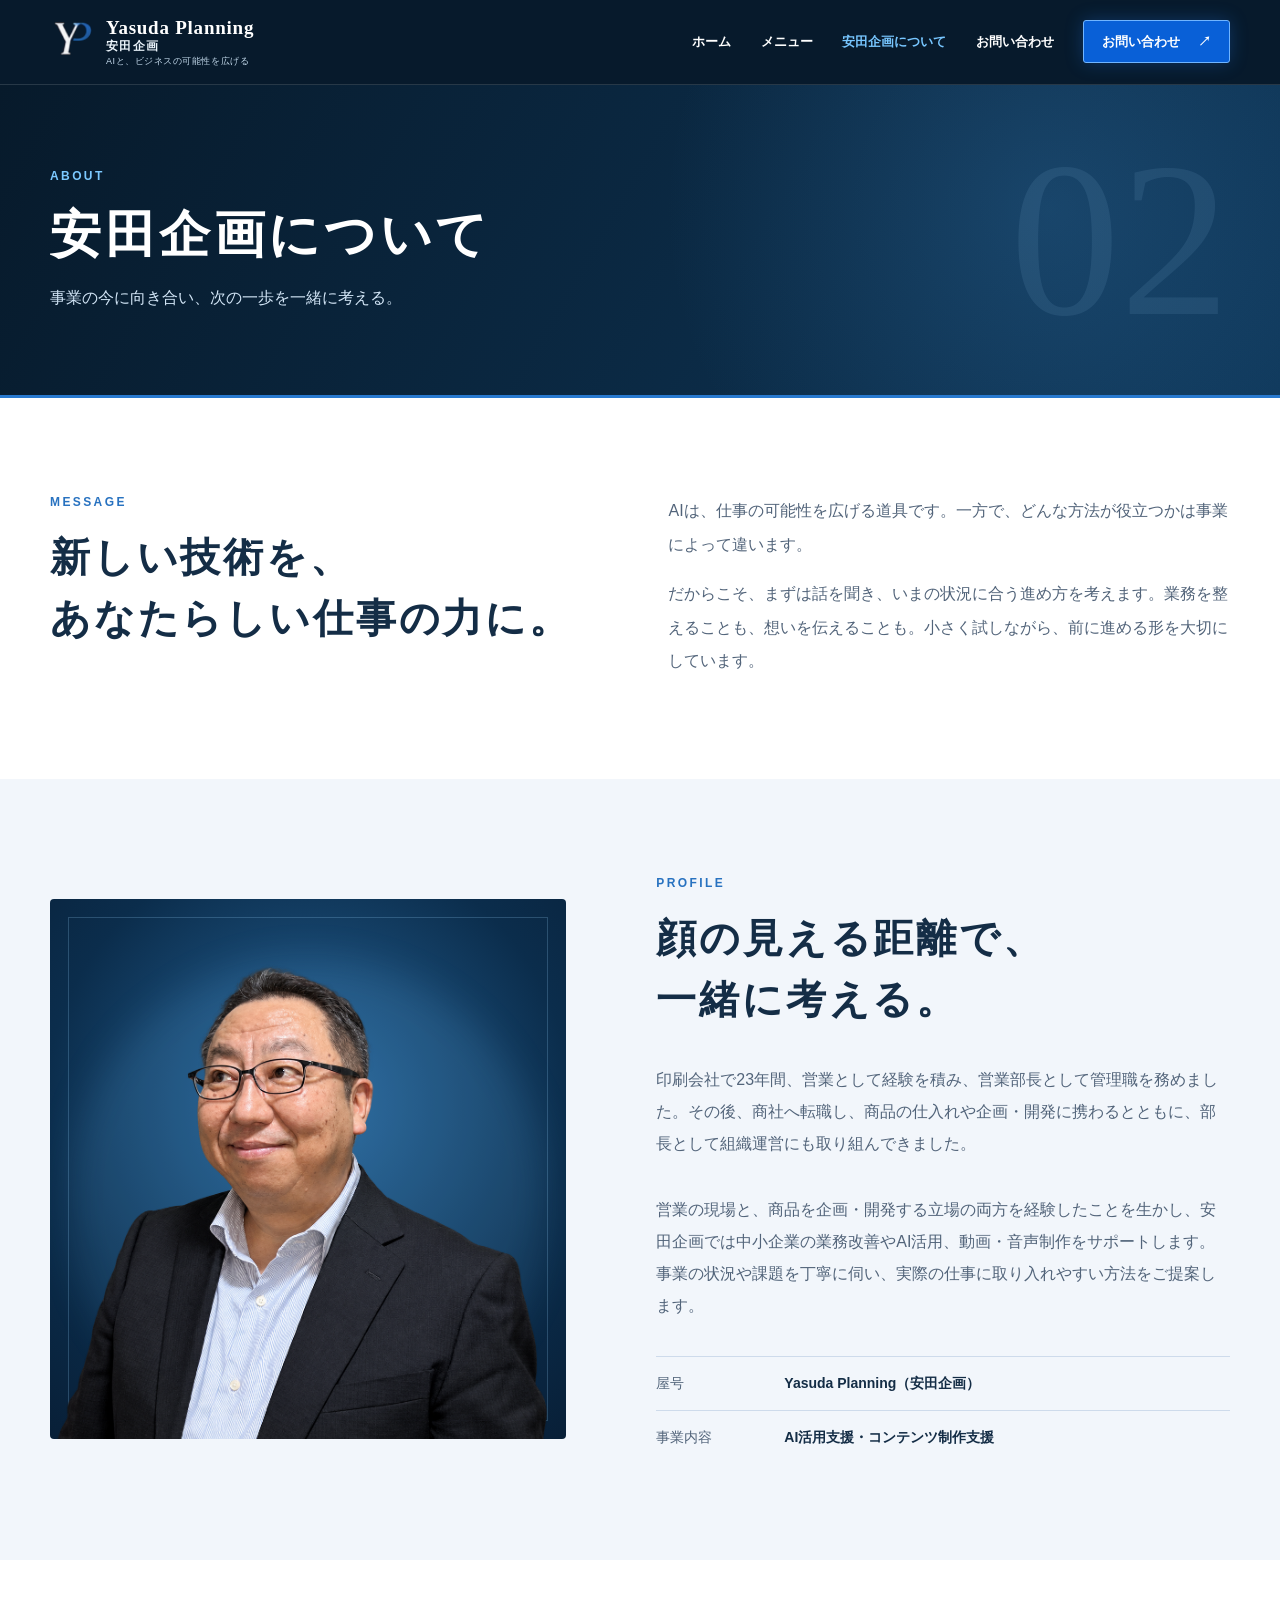
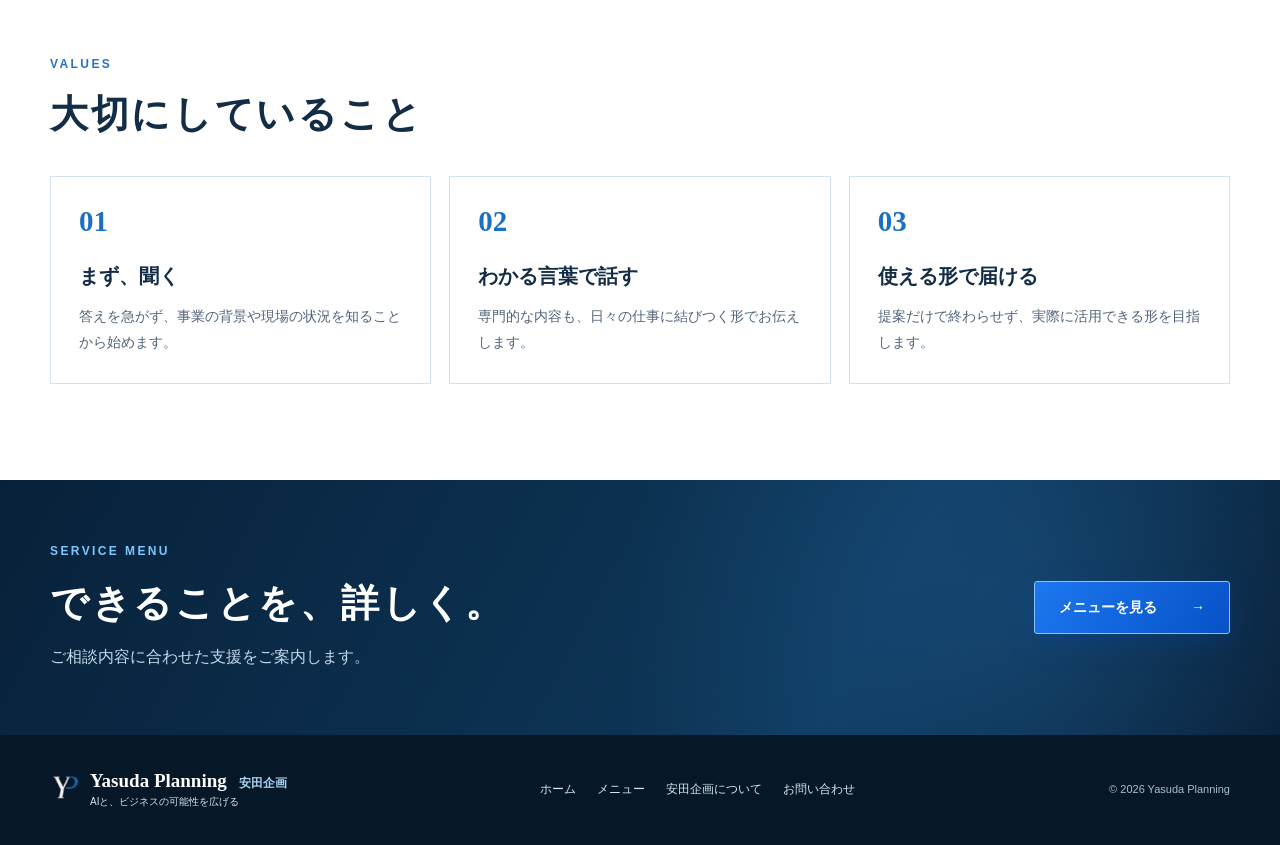
==== about.html @ 06ce107a "Add files via upload" ====
<!doctype html>
<html lang="ja">
<head>
  <meta charset="utf-8">
  <meta name="viewport" content="width=device-width, initial-scale=1">
  <meta name="description" content="安田企画の考え方と担当者をご紹介します。">
  <title>安田企画について | Yasuda Planning</title>
  <link rel="icon" type="image/png" href="logo-yp.png">
  <link rel="stylesheet" href="style.css">
  <script src="script.js" defer></script>
</head>
<body>
  <a class="skip-link" href="#main">本文へ移動</a>
  <header class="site-header"><div class="container header-inner"><a class="brand" href="index.html" aria-label="Yasuda Planning（安田企画）ホーム"><img class="brand-mark" src="logo-yp.png" alt="" width="75" height="94"><span class="brand-copy"><strong>Yasuda Planning</strong><span class="brand-japanese">安田企画</span><small>AIと、ビジネスの可能性を広げる</small></span></a><button class="nav-toggle" type="button" aria-label="メニューを開く" aria-controls="site-nav" aria-expanded="false"><span></span><span></span><span></span></button><nav class="site-nav" id="site-nav" aria-label="メインナビゲーション"><a href="index.html">ホーム</a><a href="menu.html">メニュー</a><a class="is-current" aria-current="page" href="about.html">安田企画について</a><a href="access.html">お問い合わせ</a><a class="nav-cta" href="access.html#contact">お問い合わせ <span aria-hidden="true">↗</span></a></nav></div></header>
  <main id="main">
    <section class="page-hero"><div class="container page-hero-inner"><div><p class="eyebrow light">ABOUT</p><h1>安田企画について</h1><p>事業の今に向き合い、次の一歩を一緒に考える。</p></div><span class="page-hero-decoration" aria-hidden="true">02</span></div></section>
    <section class="section about-intro"><div class="container about-intro-grid"><div><p class="eyebrow">MESSAGE</p><h2>新しい技術を、<br>あなたらしい仕事の力に。</h2></div><div><p>AIは、仕事の可能性を広げる道具です。一方で、どんな方法が役立つかは事業によって違います。</p><p>だからこそ、まずは話を聞き、いまの状況に合う進め方を考えます。業務を整えることも、想いを伝えることも。小さく試しながら、前に進める形を大切にしています。</p></div></div></section>
    <section class="section profile-section"><div class="container profile-grid"><div class="profile-visual"><div class="profile-glow" aria-hidden="true"></div><img src="portrait.png" alt="安田企画の担当者の写真" width="1447" height="1087"></div><div class="profile-copy"><p class="eyebrow">PROFILE</p><h2>顔の見える距離で、<br>一緒に考える。</h2><p>印刷会社で23年間、営業として経験を積み、営業部長として管理職を務めました。その後、商社へ転職し、商品の仕入れや企画・開発に携わるとともに、部長として組織運営にも取り組んできました。</p><p>営業の現場と、商品を企画・開発する立場の両方を経験したことを生かし、安田企画では中小企業の業務改善やAI活用、動画・音声制作をサポートします。事業の状況や課題を丁寧に伺い、実際の仕事に取り入れやすい方法をご提案します。</p><div class="profile-meta"><span>屋号</span><strong>Yasuda Planning（安田企画）</strong></div><div class="profile-meta"><span>事業内容</span><strong>AI活用支援・コンテンツ制作支援</strong></div></div></div></section>
    <section class="section values-section"><div class="container"><div class="section-heading"><div><p class="eyebrow">VALUES</p><h2>大切にしていること</h2></div></div><div class="value-grid"><article><span>01</span><h3>まず、聞く</h3><p>答えを急がず、事業の背景や現場の状況を知ることから始めます。</p></article><article><span>02</span><h3>わかる言葉で話す</h3><p>専門的な内容も、日々の仕事に結びつく形でお伝えします。</p></article><article><span>03</span><h3>使える形で届ける</h3><p>提案だけで終わらせず、実際に活用できる形を目指します。</p></article></div></div></section>
    <section class="closing-cta"><div class="container closing-inner"><div><p class="eyebrow light">SERVICE MENU</p><h2>できることを、詳しく。</h2><p>ご相談内容に合わせた支援をご案内します。</p></div><a class="button button-primary" href="menu.html">メニューを見る <span aria-hidden="true">→</span></a></div></section>
  </main>
  <footer class="site-footer"><div class="container footer-inner"><div class="footer-brand"><img class="footer-mark" src="logo-yp.png" alt="" width="75" height="94"><div class="footer-brand-copy"><strong>Yasuda Planning <span>安田企画</span></strong><span>AIと、ビジネスの可能性を広げる</span></div></div><nav aria-label="フッターナビゲーション"><a href="index.html">ホーム</a><a href="menu.html">メニュー</a><a href="about.html">安田企画について</a><a href="access.html">お問い合わせ</a></nav><small>© <span data-year>2026</span> Yasuda Planning</small></div></footer>
</body>
</html>
---- style.css ----
@charset "UTF-8";

:root {
  --navy: #071a2c;
  --navy-2: #0c2741;
  --ink: #142d46;
  --muted: #52647a;
  --blue: #1264d8;
  --blue-bright: #4aa5ff;
  --line: #d9e2ed;
  --pale: #f2f6fb;
  --white: #fff;
  --serif: "Yu Mincho", "Hiragino Mincho ProN", "Noto Serif JP", "MS PMincho", serif;
  --sans: "Yu Gothic", "Hiragino Kaku Gothic ProN", "Noto Sans JP", Meiryo, sans-serif;
}

* { box-sizing: border-box; }
html { scroll-behavior: smooth; }
body { margin: 0; color: var(--ink); background: var(--white); font: 16px/1.8 var(--sans); -webkit-font-smoothing: antialiased; }
img { display: block; max-width: 100%; height: auto; }
a { color: inherit; text-decoration: none; }
button { font: inherit; }
:focus-visible { outline: 3px solid #74bdff; outline-offset: 4px; }
::selection { background: #b9daff; color: #071a2c; }
.container { width: min(1180px, calc(100% - 80px)); margin-inline: auto; }
.skip-link { position: fixed; z-index: 100; top: -80px; left: 16px; padding: 8px 16px; background: #fff; color: var(--navy); }
.skip-link:focus { top: 12px; }

.site-header { position: relative; z-index: 20; background: var(--navy); color: var(--white); border-bottom: 1px solid rgba(255,255,255,.13); }
.header-inner { min-height: 84px; display: flex; align-items: center; justify-content: space-between; gap: 28px; }
.brand { display: inline-flex; align-items: center; gap: 12px; min-width: max-content; }
.brand-mark { flex: none; width: 44px; height: 55px; object-fit: contain; mix-blend-mode: lighten; }
.brand-copy { display: flex; flex-direction: column; line-height: 1.2; }
.brand-copy strong { font: 600 19px/1.15 Georgia, serif; letter-spacing: .04em; }
.brand-japanese { color: #ecf5fc; font: 600 12px/1.2 var(--serif); letter-spacing: .12em; }
.brand-copy small { margin-top: 3px; font-size: 9px; letter-spacing: .06em; color: #c2d8ea; }
.site-nav { display: flex; align-items: center; gap: clamp(16px, 2.3vw, 32px); font-size: 13px; font-weight: 700; }
.site-nav > a:not(.nav-cta) { padding: 12px 0; transition: color .2s; white-space: nowrap; }
.site-nav > a:not(.nav-cta):hover, .site-nav > a.is-current { color: #77c6ff; }
.nav-cta { display: inline-flex; gap: 18px; align-items: center; justify-content: center; min-height: 43px; padding: 0 18px; background: #0960d7; border: 1px solid #71b5ff; box-shadow: 0 0 18px rgba(37,127,239,.28); border-radius: 3px; white-space: nowrap; transition: background .2s, transform .2s; }
.nav-cta:hover { background: #277cec; transform: translateY(-2px); }
.nav-toggle { display: none; }

.eyebrow { margin: 0 0 16px; color: #2872c0; font: 700 12px/1.4 var(--sans); letter-spacing: .2em; }
.eyebrow.light { color: #7cc9ff; }
h1, h2, h3, p { margin-top: 0; }
h1, h2, h3 { text-wrap: pretty; }
h1, h2 { font-family: var(--serif); letter-spacing: .07em; }
.button-row { display: flex; flex-wrap: wrap; gap: 12px; }
.button { display: inline-flex; align-items: center; justify-content: space-between; gap: 34px; min-height: 53px; padding: 0 24px; border-radius: 3px; font-size: 14px; font-weight: 700; transition: transform .2s, background .2s, border-color .2s; }
.button:hover { transform: translateY(-3px); }
.button-primary { color: #fff; background: linear-gradient(120deg, #1d77ef, #0752c7); border: 1px solid #82c4ff; box-shadow: 0 9px 28px rgba(0,72,175,.25); }
.button-primary:hover { background: linear-gradient(120deg, #3992ff, #1868dd); }
.button-outline { color: #fff; background: rgba(2,19,35,.33); border: 1px solid #80bceb; }
.button-outline:hover { background: rgba(53,142,228,.18); }
.text-link { display: inline-flex; align-items: center; gap: 17px; color: #125bb2; font-size: 14px; font-weight: 700; border-bottom: 1px solid #6ca6e5; padding-bottom: 5px; transition: gap .2s; }
.text-link:hover { gap: 23px; }

.hero { position: relative; overflow: hidden; color: #fff; background: radial-gradient(ellipse 650px 480px at 69% 39%, rgba(50,108,162,.53), transparent 67%), linear-gradient(115deg, #071b2d 7%, #0b2944 57%, #07172a 100%); }
.hero::before { content: ""; position: absolute; inset: 0; pointer-events: none; background: linear-gradient(90deg, rgba(3,16,29,.46), transparent 46%), repeating-linear-gradient(90deg, transparent 0 95px, rgba(255,255,255,.018) 96px 97px); }
.hero-grid { position: absolute; inset: auto 0 0; height: 165px; opacity: .34; background: linear-gradient(0deg, #020e1e, transparent); }
.hero-inner { position: relative; min-height: 550px; display: grid; grid-template-columns: 53% 47%; align-items: center; }
.hero-copy { position: relative; z-index: 3; padding: 45px 0 55px; }
.hero-copy h1 { margin-bottom: 18px; font-size: clamp(36px, 3.7vw, 54px); line-height: 1.35; font-weight: 600; text-shadow: 0 6px 22px rgba(0,0,0,.2); }
.hero-lead { max-width: 560px; margin-bottom: 22px; color: #d8e9fa; font-size: 16px; line-height: 1.9; }
.hero-note { margin: 24px 0 0; color: #9fc7e5; font: italic 16px/1.5 var(--serif); letter-spacing: .11em; }
.hero-visual { position: relative; height: 100%; min-height: 550px; }
.hero-halo { position: absolute; width: 640px; height: 640px; left: -47px; top: 34px; border-radius: 50%; background: radial-gradient(circle, rgba(94,171,237,.32) 0, rgba(39,111,176,.1) 47%, transparent 72%); }
.hero-halo::after { content: ""; position: absolute; inset: 68px; border: 1px solid rgba(130,188,231,.16); border-radius: 50%; }
.hero-line { position: absolute; z-index: 2; right: -130px; bottom: 0; width: 700px; height: 1px; background: linear-gradient(90deg, transparent, #5fa6e1, transparent); }
.hero-portrait { position: absolute; z-index: 1; width: min(620px, 52vw); height: auto; max-width: none; bottom: -3px; right: -25px; filter: drop-shadow(-25px 18px 35px rgba(2,14,26,.3)); }
.glass-card { position: absolute; z-index: 2; border: 1px solid rgba(134,197,246,.55); border-radius: 5px; background: linear-gradient(130deg, rgba(41,96,144,.31), rgba(8,32,55,.41)); box-shadow: 0 12px 30px rgba(1,12,26,.18), inset 0 0 28px rgba(82,153,214,.11); backdrop-filter: blur(7px); }
.glass-card-main { top: 120px; left: -10px; width: 218px; padding: 20px 22px; display: grid; gap: 5px; }
.glass-icon { color: #85cbff; font-size: 23px; }
.glass-card-main strong { font-size: 16px; letter-spacing: .04em; }
.glass-card-main small { color: #d0e6fa; font-size: 12px; }
.glass-card-side { right: -11px; bottom: 91px; padding: 17px 20px; display: grid; gap: 7px; color: #d6e9fb; font-size: 11px; letter-spacing: .17em; }
.hero-bottom-line { position: absolute; z-index: 4; bottom: 0; left: 0; right: 0; height: 3px; background: linear-gradient(90deg, transparent, #1a71d9 27%, #9ddcff 69%, transparent); }

.intro-band { background: #f9fbfe; border-bottom: 1px solid #e4ebf4; }
.intro-grid { display: grid; grid-template-columns: 41% 1fr; align-items: center; gap: 70px; padding-block: 50px; }
.intro-title { border-right: 1px solid #c8d8ea; }
.intro-title h2 { margin: 0; color: #102c4c; font-size: clamp(26px, 2.45vw, 36px); line-height: 1.5; }
.intro-grid > p { max-width: 630px; margin: 0; color: #41576f; line-height: 2; }
.section { padding-block: 96px; }
.section-heading { display: flex; align-items: end; justify-content: space-between; gap: 20px; margin-bottom: 35px; }
.section-heading h2 { margin: 0; font-size: clamp(29px, 3vw, 42px); line-height: 1.35; }
.services-section { background: #fff; }
.service-grid { display: grid; grid-template-columns: repeat(2, minmax(0, 1fr)); gap: 18px; }
.service-card { min-height: 350px; position: relative; display: flex; flex-direction: column; justify-content: space-between; overflow: hidden; border-radius: 5px; padding: 25px 32px 31px; color: #fff; border: 1px solid #88b8e2; }
.service-card::before { content: ""; position: absolute; width: 360px; height: 360px; border: 1px solid rgba(122,195,255,.17); border-radius: 50%; right: -110px; top: -100px; box-shadow: 0 0 0 64px rgba(123,190,247,.03), 0 0 0 128px rgba(123,190,247,.025); }
.service-card-blue { background: radial-gradient(circle at 78% 52%, rgba(18,116,207,.52), transparent 41%), linear-gradient(140deg, #0d3157, #071b30); }
.service-card-dark { background: radial-gradient(circle at 85% 52%, rgba(46,110,157,.34), transparent 44%), linear-gradient(140deg, #112e46, #071a29); }
.service-number { position: relative; z-index: 1; color: #7ec7ff; font-size: 11px; font-weight: 700; letter-spacing: .19em; }
.service-card-content { position: relative; z-index: 1; max-width: 370px; }
.service-symbol { color: #88ccff; font: 32px/1 Georgia, serif; margin-bottom: 16px; }
.service-card h3 { font: 600 clamp(25px, 2.3vw, 32px)/1.45 var(--serif); letter-spacing: .06em; margin-bottom: 14px; }
.service-card p { color: #d7e8f7; font-size: 15px; line-height: 1.85; margin-bottom: 20px; }
.card-link { display: inline-flex; align-items: center; gap: 16px; border-bottom: 1px solid rgba(141,204,255,.8); padding-bottom: 5px; font-size: 13px; font-weight: 700; }
.card-link:hover { color: #a6dcff; }

.approach-section { background: var(--pale); }
.approach-grid { display: grid; grid-template-columns: .85fr 1fr; gap: 100px; align-items: center; }
.approach-grid h2 { font-size: clamp(30px, 3.1vw, 43px); line-height: 1.5; margin-bottom: 18px; }
.approach-grid > div:first-child > p:not(.eyebrow) { color: var(--muted); line-height: 2; margin-bottom: 28px; }
.approach-list { border-top: 1px solid #c9d9eb; }
.approach-list > div { display: grid; grid-template-columns: 55px 1fr; gap: 20px; padding: 22px 0; border-bottom: 1px solid #c9d9eb; }
.approach-list > div > span { width: 42px; height: 42px; display: grid; place-items: center; border-radius: 50%; background: #fff; color: #115eb6; box-shadow: 0 3px 14px rgba(11,58,109,.1); font: 700 14px Georgia, serif; }
.approach-list h3 { font-size: 19px; margin: 0 0 4px; }
.approach-list p { color: var(--muted); font-size: 14px; margin: 0; }
.closing-cta { position: relative; overflow: hidden; background: linear-gradient(118deg, #08213a, #0e385b 67%, #071b30); color: #fff; }
.closing-cta::before { content: ""; position: absolute; inset: 0; background: radial-gradient(circle at 80% 50%, rgba(46,129,203,.26), transparent 39%); }
.closing-inner { position: relative; display: flex; align-items: center; justify-content: space-between; gap: 30px; padding-block: 63px; }
.closing-inner h2 { font-size: clamp(27px, 3vw, 41px); line-height: 1.45; margin: 0 0 12px; }
.closing-inner p:last-child { color: #c3d9ec; margin: 0; }
.site-footer { background: #061827; color: #d9e5f0; }
.footer-inner { min-height: 110px; display: flex; align-items: center; justify-content: space-between; gap: 30px; }
.footer-brand { display: flex; align-items: center; gap: 10px; }
.footer-mark { flex: none; width: 30px; height: 38px; object-fit: contain; mix-blend-mode: lighten; }
.footer-brand-copy { display: grid; gap: 1px; }
.footer-brand strong { font: 600 19px Georgia, serif; color: #fff; }
.footer-brand span { font-size: 10px; }
.footer-brand strong span { margin-left: 7px; color: #a9d3f3; font: 600 12px var(--serif); }
.site-footer nav { display: flex; flex-wrap: wrap; gap: 21px; font-size: 12px; }
.site-footer nav a:hover { color: #76c6ff; }
.site-footer small { font-size: 11px; color: #a9bdd0; white-space: nowrap; }

.page-hero { color: #fff; background: radial-gradient(circle at 82% 40%, rgba(62,135,195,.25), transparent 36%), linear-gradient(120deg, #071a2b, #0e3658); border-bottom: 3px solid #2879cf; }
.page-hero-inner { min-height: 310px; display: flex; align-items: center; justify-content: space-between; gap: 30px; position: relative; overflow: hidden; }
.page-hero h1 { font-size: clamp(41px, 4vw, 58px); line-height: 1.35; margin: 0 0 14px; }
.page-hero p:last-child { color: #d2e5f6; margin: 0; }
.page-hero-decoration { align-self: center; color: rgba(155,208,250,.1); font: 220px/1 Georgia, serif; }
.menu-section { scroll-margin-top: 24px; }
.menu-section-alt { background: var(--pale); }
.menu-grid { display: grid; grid-template-columns: minmax(260px, .83fr) 1.2fr; gap: 80px; }
.section-index { color: #1868b7; font: 700 12px var(--sans); letter-spacing: .17em; }
.menu-aside h2 { font-size: clamp(31px, 3.1vw, 43px); line-height: 1.5; margin: 18px 0; }
.menu-aside p { color: var(--muted); line-height: 2; }
.menu-detail { border-top: 2px solid #196dc3; }
.menu-detail-head { display: flex; align-items: center; gap: 20px; padding: 23px 0; }
.detail-icon { flex: 0 0 53px; width: 53px; height: 53px; display: grid; place-items: center; background: #e7f2ff; border-radius: 50%; color: #116cc8; font: 27px Georgia, serif; }
.menu-detail-head p { margin: 0; font-weight: 700; }
.feature-list { list-style: none; padding: 0; margin: 0; border-top: 1px solid var(--line); }
.feature-list li { display: grid; grid-template-columns: 185px 1fr; gap: 20px; padding: 18px 0; border-bottom: 1px solid var(--line); }
.feature-list strong { color: #14395b; }
.feature-list span { color: var(--muted); font-size: 14px; }
.menu-footnote { margin: 18px 0 0; color: var(--muted); font-size: 13px; }
.flow-section { background: #fff; }
.flow-grid { display: grid; grid-template-columns: repeat(3, 1fr); gap: 18px; }
.flow-grid > div { padding: 27px 27px 25px; background: #f3f7fb; border-top: 3px solid #1b70ca; }
.flow-grid span { color: #0e62ba; font: 700 31px Georgia, serif; }
.flow-grid h3 { margin: 16px 0 9px; font-size: 19px; }
.flow-grid p { margin: 0; color: var(--muted); font-size: 14px; }

.about-intro-grid { display: grid; grid-template-columns: .95fr 1fr; gap: 85px; }
.about-intro h2, .profile-copy h2, .access-section h2 { font-size: clamp(31px, 3.15vw, 44px); line-height: 1.52; }
.about-intro-grid > div:last-child p { color: var(--muted); line-height: 2.1; }
.about-intro-grid > div:last-child p:last-child { margin-bottom: 0; }
.profile-section { background: var(--pale); }
.profile-grid { display: grid; grid-template-columns: minmax(0, .9fr) 1fr; gap: 90px; align-items: center; }
.profile-visual { position: relative; display: flex; align-items: end; justify-content: center; min-height: 540px; overflow: hidden; background: radial-gradient(circle at 50% 38%, #27669b, #0b2d4c 62%, #081f37); border-radius: 4px; }
.profile-visual::after { content: ""; position: absolute; inset: 18px; border: 1px solid rgba(157,212,252,.22); pointer-events: none; }
.profile-glow { position: absolute; width: 480px; height: 480px; border-radius: 50%; background: rgba(117,194,251,.12); filter: blur(18px); }
.profile-visual img { position: relative; z-index: 1; width: 128%; height: auto; max-width: none; margin-bottom: -3px; }
.profile-copy > p:not(.eyebrow):not(.profile-placeholder) { color: var(--muted); line-height: 2; margin-bottom: 34px; }
.profile-meta { display: grid; grid-template-columns: 112px 1fr; gap: 16px; padding: 14px 0; border-top: 1px solid #cedbeb; font-size: 14px; }
.profile-meta span { color: var(--muted); }
.profile-meta strong { font-weight: 700; }
.profile-placeholder { margin: 17px 0 0; color: #60758c; font-size: 12px; }
.value-grid { display: grid; grid-template-columns: repeat(3, 1fr); gap: 18px; }
.value-grid article { padding: 28px; border: 1px solid #d4e1ee; }
.value-grid span { color: #1c70c1; font: 700 29px Georgia, serif; }
.value-grid h3 { font-size: 20px; margin: 18px 0 10px; }
.value-grid p { margin: 0; color: var(--muted); font-size: 14px; }

.access-grid { display: grid; grid-template-columns: .86fr 1fr; gap: 85px; }
.access-section h2 { margin-bottom: 23px; }
.access-section p:not(.eyebrow) { color: var(--muted); line-height: 2; }
.access-card { border-top: 3px solid #1d70c5; background: #f5f8fc; padding: 15px 30px; }
.access-card-row { display: grid; grid-template-columns: 140px 1fr; gap: 18px; border-bottom: 1px solid #d3dfeb; padding: 19px 0; font-size: 14px; }
.access-card-row:last-child { border: 0; }
.access-card-row span { color: var(--muted); }
.access-card-row strong { font-weight: 600; }
.contact-section { scroll-margin-top: 24px; background: linear-gradient(120deg, #0b2844, #092039); color: #fff; }
.contact-grid { display: grid; grid-template-columns: .86fr 1fr; gap: 85px; align-items: start; }
.contact-section h2 { font-size: clamp(32px, 3.2vw, 44px); margin-bottom: 15px; }
.contact-grid > div:first-child > p:not(.eyebrow) { color: #c6dbee; }
.contact-card { background: #fff; color: var(--ink); padding: 34px; border-top: 4px solid #4ca5fa; box-shadow: 0 15px 40px rgba(0,0,0,.14); }
.contact-card-label { color: #176ac0; font: 700 11px var(--sans); letter-spacing: .16em; }
.contact-card h3 { font-size: 21px; margin: 10px 0 8px; }
.contact-card p { color: var(--muted); font-size: 14px; line-height: 1.9; margin-bottom: 20px; }
.contact-email { display: inline-block; max-width: 100%; color: #125bb2; font-size: clamp(14px, 2.3vw, 18px); font-weight: 700; line-height: 1.5; overflow-wrap: anywhere; border-bottom: 1px solid #6ca6e5; padding-bottom: 5px; }
.contact-email:hover { color: #0a4390; }
.contact-direct { margin-top: 40px; padding-top: 26px; border-top: 1px solid rgba(198,219,238,.35); }
.contact-direct h3 { margin-bottom: 6px; font-size: 18px; }
.contact-direct p { margin-bottom: 12px; color: #c6dbee; font-size: 14px; }
.contact-direct .contact-email { color: #9bd2ff; }
.contact-direct .contact-email:hover { color: #fff; }
.contact-form-frame { display: block; width: 100%; height: 900px; border: 0; background: #e3edfd; }
.contact-card .contact-form-fallback { margin: 16px 0 0; font-size: 13px; }
.contact-form-fallback a { color: #125bb2; border-bottom: 1px solid #6ca6e5; }
.contact-form-fallback a:hover { color: #0a4390; }

/* Home page follows the reference image's compact dark / light section rhythm. */
.visually-hidden { position: absolute; width: 1px; height: 1px; padding: 0; margin: -1px; overflow: hidden; clip: rect(0, 0, 0, 0); white-space: nowrap; border: 0; }
.home-services { padding: 12px 0 16px; background: #071b2e; }
.home-services .service-card { min-height: 270px; padding: 23px 27px; }
.home-services .service-card::before { display: none; }
.home-services .service-card::after { content: ""; position: absolute; z-index: 1; inset: 0; background: linear-gradient(90deg, rgba(4,23,42,.94) 0%, rgba(6,27,47,.82) 45%, rgba(5,23,42,.5) 100%); pointer-events: none; }
.service-card-image { position: absolute; z-index: 0; width: 100%; height: 100%; inset: 0; object-fit: cover; object-position: center; opacity: .87; transition: transform .65s ease; }
.service-card:hover .service-card-image { transform: scale(1.045); }
.home-services .service-card-content, .home-services .service-number { z-index: 2; }
.home-services .service-card-content { max-width: 67%; }
.home-services .service-card h3 { margin-bottom: 10px; font-size: clamp(25px, 2.35vw, 31px); }
.home-services .service-card p { margin-bottom: 14px; font-size: 14px; line-height: 1.7; }
.home-services .card-link { padding: 7px 13px; border: 1px solid #92bfdd; font-size: 12px; }
.home-strengths { background: #fbfdff; border-bottom: 1px solid #dde7f1; }
.strengths-grid { display: grid; grid-template-columns: .83fr 1fr 1fr; align-items: stretch; padding-block: 37px; }
.strengths-intro { padding-right: 26px; }
.strengths-intro .eyebrow { margin-bottom: 9px; }
.strengths-intro h2 { margin: 0 0 7px; font-size: 26px; line-height: 1.45; }
.strengths-intro h2 span { font-size: 35px; }
.strengths-intro p:last-child { margin-bottom: 0; color: var(--muted); font-size: 13px; line-height: 1.65; }
.strength-item { display: grid; grid-template-columns: 48px 1fr; align-content: start; gap: 8px 14px; padding: 3px 25px 0; border-left: 1px solid #cad9e8; }
.strength-number { grid-column: 1; width: 39px; height: 39px; display: grid; place-items: center; border-radius: 50%; color: #fff; background: linear-gradient(#287cc9, #123e72); box-shadow: 0 4px 12px rgba(10,68,125,.17); font: 700 15px Georgia, serif; }
.strength-icon { grid-column: 1; grid-row: 2; width: 42px; height: 42px; display: grid; place-items: center; border-radius: 50%; background: #eef5fc; color: #1267bd; font-size: 24px; }
.strength-item > div:last-child { grid-column: 2; grid-row: 1 / span 2; }
.strength-item h3 { margin: 0 0 9px; font-size: 17px; line-height: 1.5; }
.strength-item p { margin: 0; color: var(--muted); font-size: 13px; line-height: 1.7; }
.home-scenarios { padding-block: 33px 39px; background: #081d30; color: #fff; }
.home-section-heading { display: flex; align-items: end; justify-content: space-between; gap: 20px; margin-bottom: 22px; }
.home-section-heading .eyebrow { margin-bottom: 6px; }
.home-section-heading h2 { margin: 0; font-size: 28px; }
.home-section-heading > a { color: #c9e1f6; font-size: 12px; font-weight: 700; white-space: nowrap; }
.home-section-heading > a:hover { color: #fff; }
.scenario-grid { display: grid; grid-template-columns: repeat(3, 1fr); gap: 15px; }
.scenario-card { position: relative; overflow: hidden; min-height: 160px; padding: 20px 22px; border: 1px solid #376181; border-radius: 4px; background: radial-gradient(circle at 90% 0%, rgba(48,110,166,.32), transparent 42%), linear-gradient(130deg, #18364f, #0b2135); }
.scenario-card::after { content: ""; position: absolute; width: 135px; height: 135px; right: -50px; bottom: -67px; border: 1px solid rgba(128,195,246,.17); border-radius: 50%; }
.scenario-label { display: inline-block; padding: 2px 8px; border: 1px solid #80aecf; color: #b9dcf6; font-size: 11px; line-height: 1.4; }
.scenario-card h3 { position: relative; z-index: 1; margin: 13px 0 6px; font-size: 17px; }
.scenario-card p { position: relative; z-index: 1; margin: 0; color: #c9dcea; font-size: 13px; line-height: 1.65; }
.home-steps { background: #f7faff; }
.steps-grid { display: grid; grid-template-columns: 1fr repeat(3, .8fr); align-items: center; gap: 18px; padding-block: 37px; }
.steps-intro .eyebrow { margin-bottom: 8px; }
.steps-intro h2 { margin: 0 0 5px; font-size: 27px; }
.steps-intro p:last-child { margin: 0; color: var(--muted); font-size: 13px; }
.step-item { min-height: 105px; padding-left: 22px; border-left: 1px solid #d4e1ed; }
.step-item > span { color: #155eae; font: 700 31px/1 Georgia, serif; }
.step-item h3 { margin: 7px 0 2px; font-size: 16px; }
.step-item p { margin: 0; color: var(--muted); font-size: 12px; }
.home-profile { background: #fff; }
.home-profile-grid { display: grid; grid-template-columns: .9fr 220px 1.3fr; gap: 24px; align-items: center; min-height: 235px; padding-block: 20px; }
.home-profile-heading .eyebrow { margin-bottom: 8px; }
.home-profile-heading h2 { margin: 0 0 10px; font-size: 27px; }
.home-profile-heading p:last-child { margin: 0; font-size: 13px; color: var(--muted); }
.home-profile-photo { height: 195px; display: flex; align-items: end; justify-content: center; overflow: hidden; border-radius: 3px; background: radial-gradient(circle at 50% 20%, #2d6d9d, #0b2946 70%); }
.home-profile-photo img { width: 100%; height: auto; }
.home-profile-content > span { color: #2c659c; font-size: 12px; font-weight: 700; }
.home-profile-content h3 { margin: 5px 0 8px; font: 600 20px/1.45 var(--serif); }
.home-profile-content p { margin-bottom: 11px; color: var(--muted); font-size: 13px; line-height: 1.7; }
.home-profile-content .text-link { font-size: 12px; }

/* Motion is progressive: content remains visible when JavaScript is unavailable. */
main { animation: page-enter .44s both; transition: opacity .24s ease, transform .24s ease; }
body.is-leaving main { opacity: 0; transform: translateY(-12px); }
.reveal-pending { opacity: 0; transform: translateY(36px); }
.reveal-pending.is-visible { opacity: 1; transform: none; transition: opacity .9s ease, transform .9s cubic-bezier(.2,.7,.2,1); transition-delay: var(--reveal-delay, 0ms); }
@keyframes page-enter { from { opacity: .55; transform: translateY(10px); } to { opacity: 1; transform: none; } }
.hero-copy .eyebrow { animation: hero-rise .5s .08s both; }
.hero-copy h1 { animation: hero-rise .65s .17s both; }
.hero-lead { animation: hero-rise .65s .27s both; }
.hero-copy .button-row, .hero-note { animation: hero-rise .65s .36s both; }
.hero-portrait { animation: portrait-enter .85s .18s both; }
.glass-card-main { animation: hero-rise .6s .45s both; }
.glass-card-side { animation: hero-rise .6s .55s both; }
.page-hero-inner h1 { animation: hero-rise .58s .1s both; }
.page-hero-inner p:last-child { animation: hero-rise .58s .2s both; }
@keyframes hero-rise { from { opacity: 0; transform: translateY(18px); } to { opacity: 1; transform: none; } }
@keyframes portrait-enter { from { opacity: 0; transform: translateX(30px) scale(.97); } to { opacity: 1; transform: none; } }

@media (max-width: 1000px) {
  .container { width: min(100% - 52px, 1180px); }
  .header-inner { min-height: 76px; }
  .site-nav { gap: 16px; }
  .site-nav > a { font-size: 12px; }
  .hero-inner { min-height: 560px; }
  .hero-visual { min-height: 560px; }
  .hero-portrait { right: -55px; width: min(590px, 59vw); }
  .glass-card-side { right: 0; }
  .approach-grid, .menu-grid, .profile-grid, .access-grid, .contact-grid { gap: 48px; }
  .home-services .service-card-content { max-width: 76%; }
  .strengths-grid { grid-template-columns: .8fr 1fr 1fr; }
  .strength-item { padding-inline: 17px; }
  .home-profile-grid { grid-template-columns: .85fr 190px 1.2fr; gap: 17px; }
}
@media (max-width: 760px) {
  body { font-size: 15px; }
  .container { width: min(100% - 36px, 640px); }
  .header-inner { min-height: 68px; }
  .brand-mark { width: 36px; height: 45px; }
  .brand-copy strong { font-size: 16px; }
  .brand-japanese { font-size: 11px; }
  .brand-copy small { font-size: 8px; }
  .nav-toggle { position: relative; z-index: 30; display: flex; width: 43px; height: 43px; flex-direction: column; justify-content: center; align-items: center; gap: 5px; color: #fff; background: transparent; border: 1px solid #628eb7; border-radius: 3px; cursor: pointer; }
  .nav-toggle span { display: block; width: 19px; height: 2px; background: currentColor; transition: transform .2s, opacity .2s; }
  .nav-toggle[aria-expanded="true"] span:first-child { transform: translateY(7px) rotate(45deg); }
  .nav-toggle[aria-expanded="true"] span:nth-child(2) { opacity: 0; }
  .nav-toggle[aria-expanded="true"] span:last-child { transform: translateY(-7px) rotate(-45deg); }
  .site-nav { display: none; position: absolute; top: 100%; left: 0; right: 0; padding: 16px 18px 22px; background: #081d31; border-bottom: 1px solid #31618c; box-shadow: 0 18px 25px rgba(0,0,0,.2); flex-direction: column; align-items: stretch; gap: 2px; }
  .site-nav.is-open { display: flex; }
  .site-nav > a:not(.nav-cta) { padding: 12px 8px; border-bottom: 1px solid rgba(255,255,255,.1); font-size: 14px; }
  .nav-cta { justify-content: space-between; margin-top: 10px; font-size: 14px; }
  .hero-inner { min-height: 0; display: flex; flex-direction: column; align-items: stretch; }
  .hero-copy { padding: 65px 0 0; }
  .hero-copy h1 { font-size: clamp(34px, 7.5vw, 49px); }
  .hero-lead { font-size: 15px; line-height: 1.9; }
  .hero-note { margin-top: 27px; font-size: 16px; }
  .hero-visual { height: 450px; min-height: 450px; margin-top: -9px; }
  .hero-portrait { width: min(510px, 100vw); right: -5px; }
  .hero-halo { width: 500px; height: 500px; left: calc(50% - 240px); top: -35px; }
  .glass-card-main { top: 35px; left: 0; width: 183px; padding: 12px 15px; }
  .glass-card-main strong { font-size: 13px; }
  .glass-card-main small { font-size: 10px; }
  .glass-card-side { right: 0; bottom: 38px; font-size: 9px; padding: 11px 13px; }
  .intro-grid, .approach-grid, .menu-grid, .about-intro-grid, .profile-grid, .access-grid, .contact-grid { grid-template-columns: 1fr; gap: 28px; }
  .contact-card { padding: 22px; }
  .intro-grid { padding-block: 45px; }
  .intro-title { border-right: 0; }
  .section { padding-block: 68px; }
  .service-grid, .flow-grid, .value-grid { grid-template-columns: 1fr; }
  .service-card { min-height: 315px; }
  .section-heading { align-items: start; }
  .section-heading .text-link { margin-top: 10px; }
  .approach-list { margin-top: 7px; }
  .page-hero-inner { min-height: 245px; }
  .page-hero-decoration { position: absolute; right: 0; font-size: 165px; }
  .page-hero-inner > div { position: relative; z-index: 1; }
  .profile-visual { min-height: 0; aspect-ratio: 4 / 3; }
  .profile-visual img { width: 100%; height: auto; }
  .closing-inner { flex-direction: column; align-items: start; padding-block: 53px; }
  .footer-inner { align-items: start; flex-direction: column; padding-block: 35px; gap: 22px; }
  .home-services .service-grid { grid-template-columns: 1fr; }
  .home-services .service-card { min-height: 250px; }
  .home-services .service-card-content { max-width: 72%; }
  .strengths-grid { grid-template-columns: 1fr; padding-block: 35px; gap: 20px; }
  .strengths-intro { padding-right: 0; }
  .strength-item { padding: 18px 0 0; border-left: 0; border-top: 1px solid #cad9e8; }
  .scenario-grid { grid-template-columns: 1fr; }
  .scenario-card { min-height: 135px; }
  .steps-grid { grid-template-columns: repeat(3, 1fr); }
  .steps-intro { grid-column: 1 / -1; }
  .step-item { min-height: 95px; }
  .home-profile-grid { grid-template-columns: 150px 1fr; gap: 18px; }
  .home-profile-heading { grid-column: 1 / -1; }
  .home-profile-photo { height: 180px; }
}
@media (max-width: 440px) {
  .hero-copy h1 { font-size: 33px; }
  .hero-visual { height: 345px; min-height: 345px; }
  .hero-portrait { width: min(400px, 100vw); right: -5px; }
  .glass-card-main { top: 16px; width: 170px; }
  .glass-card-side { display: none; }
  .button-row { flex-direction: column; align-items: stretch; }
  .button { justify-content: space-between; }
  .section-heading { flex-direction: column; }
  .feature-list li, .access-card-row { grid-template-columns: 1fr; gap: 3px; }
  .access-card { padding-inline: 22px; }
  .contact-card { padding: 16px; }
  .contact-form-frame { height: 1020px; }
  .home-services .service-card-content { max-width: 88%; }
  .home-section-heading { align-items: start; flex-direction: column; gap: 8px; }
  .steps-grid { grid-template-columns: 1fr; gap: 12px; }
  .steps-intro { grid-column: 1; }
  .step-item { min-height: 0; }
  .home-profile-grid { grid-template-columns: 1fr; }
  .home-profile-photo { width: 190px; }
}
@media (prefers-reduced-motion: reduce) {
  html { scroll-behavior: auto; }
  *, *::before, *::after { transition-duration: .01ms !important; animation-duration: .01ms !important; }
  .reveal-pending { opacity: 1; transform: none; }
}

/* Homepage: proportions and section rhythm from the supplied desktop reference. */
.home-page .container { width: min(1600px, calc(100% - 64px)); }
.home-page .site-header { position: absolute; inset: 0 0 auto; background: linear-gradient(#031321b8, transparent); border: 0; }
.home-page .header-inner { min-height: 88px; }
.home-page .brand-mark { width: 40px; height: 51px; }
.home-page .brand-copy strong { font-size: 19px; }
.home-page .brand-japanese { font-size: 13px; }
.home-page .brand-copy small { font-size: 11px; }
.home-page .site-nav { gap: clamp(14px, 1.8vw, 25px); font-size: 14px; }
.home-page .site-nav > a.is-current { color: #fff; }
.home-page .hero { background: linear-gradient(90deg, rgba(2,14,28,.97) 0%, rgba(3,21,40,.86) 32%, rgba(3,23,42,.26) 70%, rgba(2,17,33,.40) 100%), url("hero-city-office.png") center center / cover no-repeat; }
.home-page .hero::before { background: linear-gradient(0deg, rgba(1,13,28,.75), transparent 34%), linear-gradient(90deg, rgba(1,15,29,.38), transparent 55%); }
.home-page .hero-grid { height: 95px; }
.home-page .hero-inner { min-height: clamp(620px, 78vh, 780px); grid-template-columns: 50% 50%; }
.home-page .hero-copy { padding: 110px 0 65px 15px; }
.home-page .hero-copy h1 { font-size: clamp(44px, 4.2vw, 64px); line-height: 1.3; letter-spacing: .055em; margin-bottom: 22px; white-space: normal; }
.home-page .hero-lead { max-width: none; font-size: clamp(18px, 1.55vw, 22px); font-weight: 700; line-height: 1.65; letter-spacing: .05em; margin-bottom: 22px; }
.hero-description { font-size: 17px; line-height: 1.8; margin-bottom: 28px; letter-spacing: .025em; text-shadow: 0 2px 8px #001529; }
.home-page .hero-copy .button { min-width: 190px; min-height: 54px; padding-inline: 22px; font-size: 16px; }
.home-page .hero-visual { min-height: clamp(620px, 78vh, 780px); }
.home-page .hero-portrait { z-index: 2; width: min(650px, 51vw); max-width: none; right: 7px; bottom: -14px; filter: brightness(.79) contrast(1.03) saturate(.82) drop-shadow(-28px 4px 32px rgba(1,15,29,.52)); }
.home-page .glass-card { z-index: 3; border-color: rgba(103,185,246,.63); background: linear-gradient(125deg, rgba(31,94,150,.27), rgba(8,37,65,.42)); box-shadow: 0 0 22px rgba(29,119,205,.13), inset 0 0 23px rgba(73,157,228,.1); }
.home-page .glass-card-main { top: 130px; left: 3px; width: 210px; padding: 18px 19px; gap: 8px; transform: perspective(400px) rotateY(2deg); }
.home-page .glass-card-main strong { font-size: 17px; margin-bottom: 2px; }
.home-page .glass-card-main span { color: #d8edff; font-size: 13px; white-space: nowrap; }
.home-page .glass-card-side { right: 0; bottom: 70px; padding: 16px 18px; gap: 5px; font-size: 12px; letter-spacing: .03em; }
.hero-handwriting { position: absolute; z-index: 4; top: 130px; right: -30px; width: 275px; color: #e9f6ff; font: italic 400 clamp(30px, 2vw, 38px)/1.28 "HGS行書体", "HGP行書体", "UD Digi Kyokasho NP", "Yu Mincho", serif; letter-spacing: .05em; text-align: right; transform: rotate(-8deg); text-shadow: 0 3px 9px #062340; }
.hero-handwriting small { display: block; margin-top: 8px; text-align: right; font: italic 13px Georgia, serif; letter-spacing: .14em; }
.hero-small-steps { position: absolute; z-index: 4; right: 0; bottom: 4px; font: 12px/1.4 var(--sans); letter-spacing: .25em; text-align: right; }
.home-page .home-services { padding: clamp(28px, 7vh, 76px) 0; }
.home-page .service-grid { gap: 18px; grid-template-columns: 1.55fr 1fr; }
.home-page .home-services .service-card { min-height: 300px; padding: 30px 32px; }
.home-page .home-services .service-card::after { background: linear-gradient(90deg, rgba(2,20,39,.94), rgba(3,26,47,.66) 55%, rgba(3,20,38,.30)); }
.home-page .service-card-image { object-position: center 52%; }
.home-page .service-number { font-size: 13px; }
.home-page .home-services .service-card h3 { font-size: clamp(28px, 2.5vw, 36px); margin-bottom: 12px; }
.home-page .home-services .service-card p { font-size: 16px; line-height: 1.7; margin-bottom: 20px; }
.home-page .home-services .card-link { font-size: 15px; padding: 9px 15px; }
.home-page .strengths-grid { padding-block: clamp(70px, 10vh, 110px); grid-template-columns: .8fr 1fr 1fr; }
.strengths-brand { font: 700 20px/1.3 var(--serif); margin-bottom: 7px; }
.home-page .strengths-intro h2 { line-height: 1.15; }
.home-page .strengths-intro h2 span { font-size: 42px; }
.home-page .strengths-intro p:last-child { font-size: 16px; line-height: 1.8; }
.home-page .strength-item h3 { font-size: 21px; margin-bottom: 10px; }
.home-page .strength-item p { font-size: 16px; line-height: 1.7; }
.home-page .strength-item { padding-inline: 20px; }
.home-page .home-scenarios { padding-block: clamp(68px, 10vh, 110px); }
.home-page .home-section-heading { align-items: center; margin-bottom: 28px; }
.home-page .home-section-heading > div { display: flex; align-items: baseline; gap: 20px; }
.home-page .home-section-heading h2 { font-size: 34px; }
.home-page .home-section-heading p { margin: 0; color: #a9c0d3; font-size: 15px; }
.home-page .home-section-heading > a { font-size: 15px; }
.home-page .scenario-card { min-height: 190px; padding: 26px 24px 26px 36%; background: linear-gradient(90deg, rgba(7,29,49,.05) 0 32%, #112d49 43%, #091d31 100%); }
.home-page .scenario-card:nth-child(1) { background-image: linear-gradient(90deg, transparent 0 27%, #112d49 43%, #091d31 100%), url("service-ai-business.png"); background-size: cover; background-position: 48% center; }
.home-page .scenario-card:nth-child(2) { background-image: linear-gradient(90deg, transparent 0 27%, #112d49 43%, #091d31 100%), url("service-video-audio.png"); background-size: cover; background-position: 62% center; }
.home-page .scenario-card:nth-child(3) { background-image: linear-gradient(90deg, transparent 0 27%, #112d49 43%, #091d31 100%), url("hero-city-office.png"); background-size: cover; background-position: 70% center; }
.home-page .scenario-card h3 { font-size: 19px; margin: 13px 0 8px; white-space: normal; }
.home-page .scenario-card p { font-size: 15px; line-height: 1.65; }
.home-page .scenario-label { font-size: 13px; }
.home-page .steps-grid { grid-template-columns: .85fr repeat(3, 1fr); padding-block: clamp(72px, 10vh, 110px); gap: 16px; }
.home-page .steps-intro h2 { font-size: 34px; }
.home-page .steps-intro p:last-child { font-size: 16px; line-height: 1.7; }
.home-page .step-item { display: flex; align-items: center; gap: 16px; min-height: 105px; border: 0; padding: 0; }
.home-page .step-icon { width: 66px; height: 66px; display: grid; flex: 0 0 66px; place-items: center; color: #1162b5; background: #fff; border-radius: 50%; box-shadow: 0 4px 18px #0d397019; font-size: 30px; }
.home-page .step-item h3 { font-size: 18px; margin: 0; }
.home-page .step-item strong { display: block; color: #0845a2; font: 700 36px/.95 Georgia, serif; }
.home-page .step-item p { font-size: 15px; white-space: normal; }
.home-page .home-profile-grid { min-height: 300px; grid-template-columns: .85fr 190px 1.35fr .6fr; gap: 22px; padding-block: clamp(35px, 8vh, 80px); }
.home-page .home-profile-heading h2 { font-size: 34px; margin-bottom: 10px; }
.home-page .home-profile-heading p:last-child { font-size: 16px; }
.home-page .home-profile-photo { height: 220px; }
.home-page .home-profile-photo img { width: 155%; max-width: none; }
.home-page .home-profile-content > span { font-size: 14px; }
.home-page .home-profile-content h3 { font-size: 23px; margin: 8px 0 10px; }
.home-page .home-profile-content p { font-size: 16px; line-height: 1.7; margin-bottom: 10px; }
.home-page .home-profile-content .text-link { font-size: 15px; }
.home-page .profile-signature { font-size: 23px; }
.home-page .profile-signature small { font-size: 11px; }
.profile-signature { margin: 0; color: #1b4e8c; text-align: center; font: italic 19px/1.4 var(--serif); transform: rotate(-8deg); }
.profile-signature small { display: block; font: italic 9px Georgia, serif; margin-top: 5px; }
.home-page .closing-cta { background: linear-gradient(90deg, rgba(3,27,53,.83), rgba(6,42,75,.72)), url("hero-city-office.png") center 65% / cover; }
.home-page .closing-inner { padding-block: clamp(65px, 10vh, 110px); }
.home-page .closing-inner h2 { font-size: 34px; margin-bottom: 12px; white-space: normal; }
.home-page .closing-inner p { font-size: 16px; }
.home-page .closing-inner .button { min-height: 52px; font-size: 15px; gap: 16px; padding-inline: 20px; }
.home-page .footer-inner { min-height: 100px; }
.home-page .site-footer nav { font-size: 14px; }
.home-page .site-footer small { font-size: 12px; }

@media (max-width: 1000px) {
  .home-page .hero-copy h1 { white-space: normal; }
  .home-page .hero-handwriting { display: none; }
  .home-page .scenario-card { padding-left: 23px; background-image: none !important; background-color: #112d49; }
  .home-page .home-profile-grid { grid-template-columns: .8fr 160px 1.5fr; }
  .home-page .home-profile-photo { height: 185px; }
  .profile-signature { display: none; }
}
@media (max-width: 760px) {
  .home-page .container { width: min(100% - 36px, 640px); }
  .home-page .site-header { position: relative; background: #071a2c; }
  .home-page .header-inner { min-height: 68px; }
  .home-page .brand-copy strong { font-size: 17px; }
  .home-page .brand-japanese { font-size: 12px; }
  .home-page .brand-copy small { font-size: 10px; }
  .home-page .hero-inner { min-height: 0; }
  .home-page .hero-copy { padding: 40px 0 0; }
  .home-page .hero-copy h1 { font-size: clamp(34px, 7.5vw, 44px); }
  .home-page .hero-lead { font-size: 17px; }
  .home-page .hero-visual { height: clamp(510px, calc(90vw + 120px), 620px); min-height: clamp(510px, calc(90vw + 120px), 620px); }
  .home-page .hero-portrait { width: min(470px, 92vw); right: -4px; bottom: -8px; }
  .home-page .glass-card-main { top: 22px; left: 0; }
  .home-page .glass-card-side { right: 0; bottom: 35px; }
  .home-page .home-services { padding-block: 24px; }
  .home-page .service-grid { grid-template-columns: 1fr; }
  .home-page .home-services .service-card { min-height: 270px; }
  .home-page .strengths-grid { grid-template-columns: 1fr; padding-block: 48px; }
  .home-page .home-scenarios { padding-block: 48px; }
  .home-page .home-section-heading > div { display: block; }
  .home-page .scenario-card { min-height: 155px; }
  .home-page .steps-grid { grid-template-columns: 1fr 1fr; gap: 18px; padding-block: 48px; }
  .home-page .steps-intro { grid-column: 1 / -1; }
  .home-page .home-profile-grid { grid-template-columns: 1fr; gap: 14px; padding-block: 26px; }
  .home-page .home-profile-heading { grid-column: 1; }
  .home-page .home-profile-heading p:last-child { font-size: 16px; }
  .home-page .home-profile-photo { width: min(100%, 300px); height: 240px; }
  .home-page .home-profile-photo img { width: 100%; max-width: 100%; height: auto; }
  .home-page .home-profile-content > span { font-size: 14px; }
  .home-page .home-profile-content h3 { font-size: 23px; }
  .home-page .home-profile-content p { font-size: 16px; }
  .home-page .home-profile-content .text-link { font-size: 15px; }
  .home-page .closing-inner h2 { white-space: normal; }
  .home-page .closing-inner { padding-block: 48px; }
}
@media (max-width: 440px) {
  .home-page .hero-copy h1 { font-size: 34px; }
  .home-page .hero-lead { font-size: 16px; }
  .home-page .hero-visual { height: 510px; min-height: 510px; }
  .home-page .hero-portrait { width: min(390px, 100vw); }
  .home-page .glass-card-main { width: 200px; }
  .home-page .glass-card-side { display: none; }
  .home-page .home-services .service-card-content { max-width: 88%; }
  .home-page .steps-grid { grid-template-columns: 1fr; }
  .home-page .home-profile-grid { grid-template-columns: 1fr; }
}
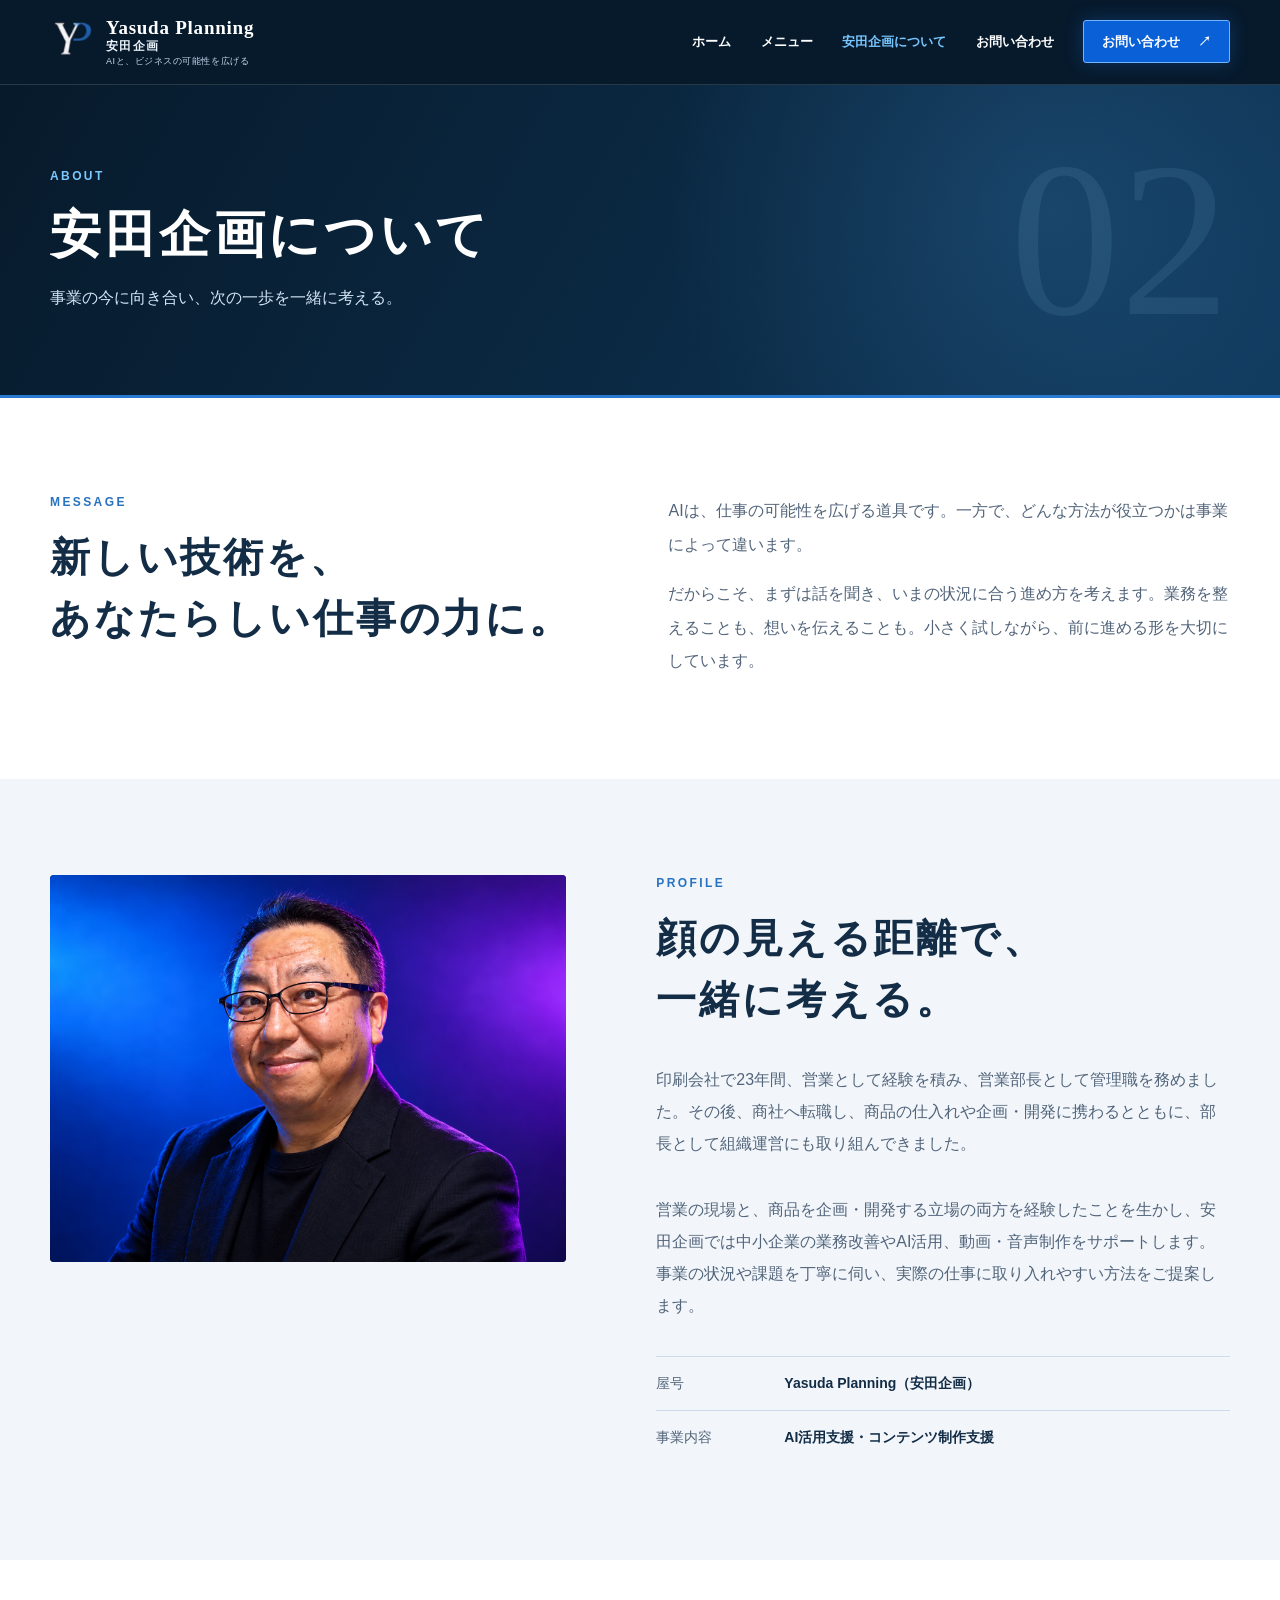
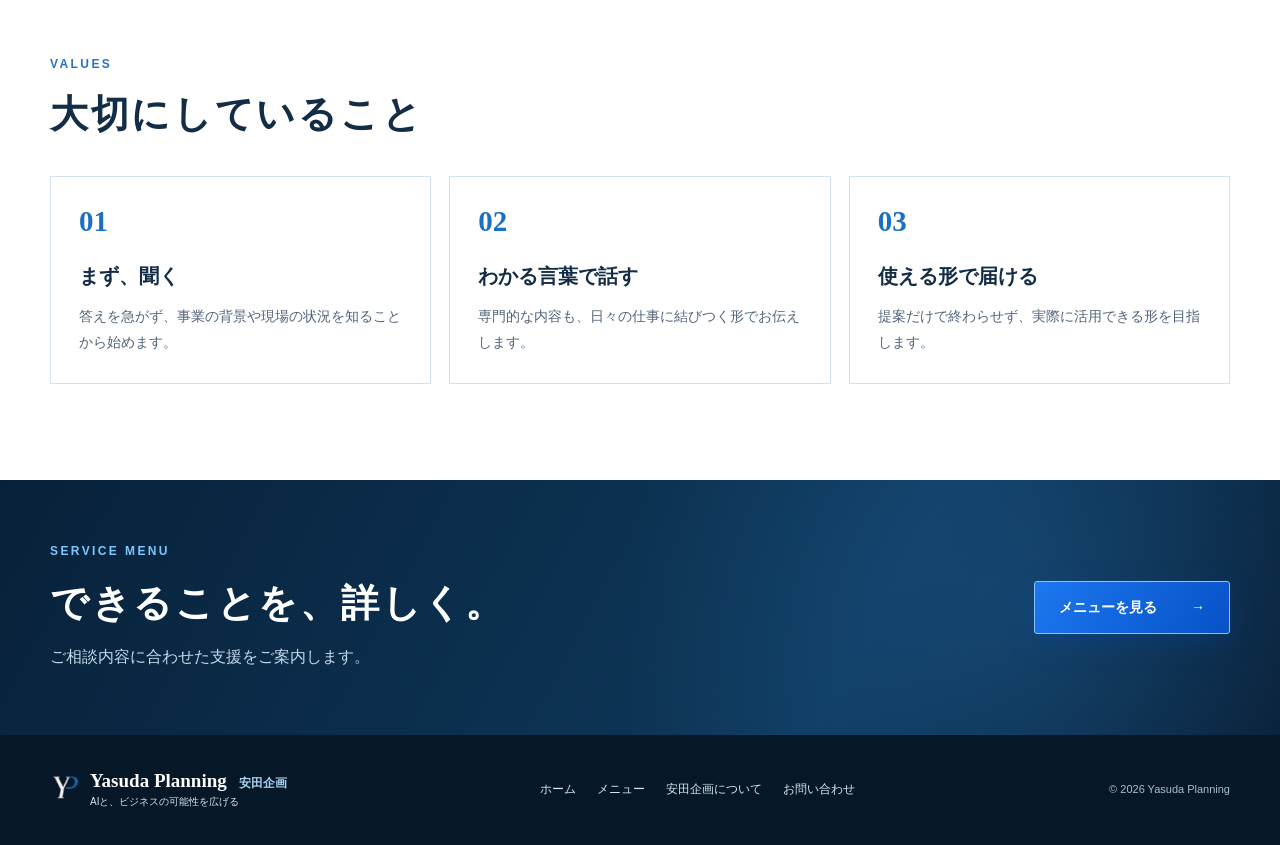
==== commit d84e82f4: "fix(site): update profile imagery and layout" ====
--- a/about.html
+++ b/about.html
@@ -15,7 +15,7 @@
   <main id="main">
     <section class="page-hero"><div class="container page-hero-inner"><div><p class="eyebrow light">ABOUT</p><h1>安田企画について</h1><p>事業の今に向き合い、次の一歩を一緒に考える。</p></div><span class="page-hero-decoration" aria-hidden="true">02</span></div></section>
     <section class="section about-intro"><div class="container about-intro-grid"><div><p class="eyebrow">MESSAGE</p><h2>新しい技術を、<br>あなたらしい仕事の力に。</h2></div><div><p>AIは、仕事の可能性を広げる道具です。一方で、どんな方法が役立つかは事業によって違います。</p><p>だからこそ、まずは話を聞き、いまの状況に合う進め方を考えます。業務を整えることも、想いを伝えることも。小さく試しながら、前に進める形を大切にしています。</p></div></div></section>
-    <section class="section profile-section"><div class="container profile-grid"><div class="profile-visual"><div class="profile-glow" aria-hidden="true"></div><img src="portrait.png" alt="安田企画の担当者の写真" width="1447" height="1087"></div><div class="profile-copy"><p class="eyebrow">PROFILE</p><h2>顔の見える距離で、<br>一緒に考える。</h2><p>印刷会社で23年間、営業として経験を積み、営業部長として管理職を務めました。その後、商社へ転職し、商品の仕入れや企画・開発に携わるとともに、部長として組織運営にも取り組んできました。</p><p>営業の現場と、商品を企画・開発する立場の両方を経験したことを生かし、安田企画では中小企業の業務改善やAI活用、動画・音声制作をサポートします。事業の状況や課題を丁寧に伺い、実際の仕事に取り入れやすい方法をご提案します。</p><div class="profile-meta"><span>屋号</span><strong>Yasuda Planning（安田企画）</strong></div><div class="profile-meta"><span>事業内容</span><strong>AI活用支援・コンテンツ制作支援</strong></div></div></div></section>
+    <section class="section profile-section"><div class="container profile-grid"><div class="profile-visual"><img src="profile-photo.png" alt="安田企画の担当者の写真" width="1446" height="1087"></div><div class="profile-copy"><p class="eyebrow">PROFILE</p><h2>顔の見える距離で、<br>一緒に考える。</h2><p>印刷会社で23年間、営業として経験を積み、営業部長として管理職を務めました。その後、商社へ転職し、商品の仕入れや企画・開発に携わるとともに、部長として組織運営にも取り組んできました。</p><p>営業の現場と、商品を企画・開発する立場の両方を経験したことを生かし、安田企画では中小企業の業務改善やAI活用、動画・音声制作をサポートします。事業の状況や課題を丁寧に伺い、実際の仕事に取り入れやすい方法をご提案します。</p><div class="profile-meta"><span>屋号</span><strong>Yasuda Planning（安田企画）</strong></div><div class="profile-meta"><span>事業内容</span><strong>AI活用支援・コンテンツ制作支援</strong></div></div></div></section>
     <section class="section values-section"><div class="container"><div class="section-heading"><div><p class="eyebrow">VALUES</p><h2>大切にしていること</h2></div></div><div class="value-grid"><article><span>01</span><h3>まず、聞く</h3><p>答えを急がず、事業の背景や現場の状況を知ることから始めます。</p></article><article><span>02</span><h3>わかる言葉で話す</h3><p>専門的な内容も、日々の仕事に結びつく形でお伝えします。</p></article><article><span>03</span><h3>使える形で届ける</h3><p>提案だけで終わらせず、実際に活用できる形を目指します。</p></article></div></div></section>
     <section class="closing-cta"><div class="container closing-inner"><div><p class="eyebrow light">SERVICE MENU</p><h2>できることを、詳しく。</h2><p>ご相談内容に合わせた支援をご案内します。</p></div><a class="button button-primary" href="menu.html">メニューを見る <span aria-hidden="true">→</span></a></div></section>
   </main>
--- a/style.css
+++ b/style.css
@@ -158,10 +158,10 @@
 .about-intro-grid > div:last-child p:last-child { margin-bottom: 0; }
 .profile-section { background: var(--pale); }
 .profile-grid { display: grid; grid-template-columns: minmax(0, .9fr) 1fr; gap: 90px; align-items: center; }
-.profile-visual { position: relative; display: flex; align-items: end; justify-content: center; min-height: 540px; overflow: hidden; background: radial-gradient(circle at 50% 38%, #27669b, #0b2d4c 62%, #081f37); border-radius: 4px; }
+.profile-visual { position: relative; align-self: start; aspect-ratio: 4 / 3; min-height: 0; overflow: hidden; background: radial-gradient(circle at 50% 38%, #27669b, #0b2d4c 62%, #081f37); border-radius: 4px; }
 .profile-visual::after { content: ""; position: absolute; inset: 18px; border: 1px solid rgba(157,212,252,.22); pointer-events: none; }
 .profile-glow { position: absolute; width: 480px; height: 480px; border-radius: 50%; background: rgba(117,194,251,.12); filter: blur(18px); }
-.profile-visual img { position: relative; z-index: 1; width: 128%; height: auto; max-width: none; margin-bottom: -3px; }
+.profile-visual img { position: relative; z-index: 1; display: block; width: 100%; height: 100%; object-fit: cover; object-position: center; }
 .profile-copy > p:not(.eyebrow):not(.profile-placeholder) { color: var(--muted); line-height: 2; margin-bottom: 34px; }
 .profile-meta { display: grid; grid-template-columns: 112px 1fr; gap: 16px; padding: 14px 0; border-top: 1px solid #cedbeb; font-size: 14px; }
 .profile-meta span { color: var(--muted); }
@@ -254,7 +254,7 @@
 .home-profile-heading h2 { margin: 0 0 10px; font-size: 27px; }
 .home-profile-heading p:last-child { margin: 0; font-size: 13px; color: var(--muted); }
 .home-profile-photo { height: 195px; display: flex; align-items: end; justify-content: center; overflow: hidden; border-radius: 3px; background: radial-gradient(circle at 50% 20%, #2d6d9d, #0b2946 70%); }
-.home-profile-photo img { width: 100%; height: auto; }
+.home-profile-photo img { width: 100%; height: 100%; object-fit: cover; object-position: center 35%; }
 .home-profile-content > span { color: #2c659c; font-size: 12px; font-weight: 700; }
 .home-profile-content h3 { margin: 5px 0 8px; font: 600 20px/1.45 var(--serif); }
 .home-profile-content p { margin-bottom: 11px; color: var(--muted); font-size: 13px; line-height: 1.7; }
@@ -336,7 +336,7 @@
   .page-hero-decoration { position: absolute; right: 0; font-size: 165px; }
   .page-hero-inner > div { position: relative; z-index: 1; }
   .profile-visual { min-height: 0; aspect-ratio: 4 / 3; }
-  .profile-visual img { width: 100%; height: auto; }
+  .profile-visual img { width: 100%; height: 100%; }
   .closing-inner { flex-direction: column; align-items: start; padding-block: 53px; }
   .footer-inner { align-items: start; flex-direction: column; padding-block: 35px; gap: 22px; }
   .home-services .service-grid { grid-template-columns: 1fr; }
@@ -506,7 +506,7 @@
   .home-page .home-profile-heading { grid-column: 1; }
   .home-page .home-profile-heading p:last-child { font-size: 16px; }
   .home-page .home-profile-photo { width: min(100%, 300px); height: 240px; }
-  .home-page .home-profile-photo img { width: 100%; max-width: 100%; height: auto; }
+  .home-page .home-profile-photo img { width: 100%; max-width: 100%; height: 100%; }
   .home-page .home-profile-content > span { font-size: 14px; }
   .home-page .home-profile-content h3 { font-size: 23px; }
   .home-page .home-profile-content p { font-size: 16px; }
